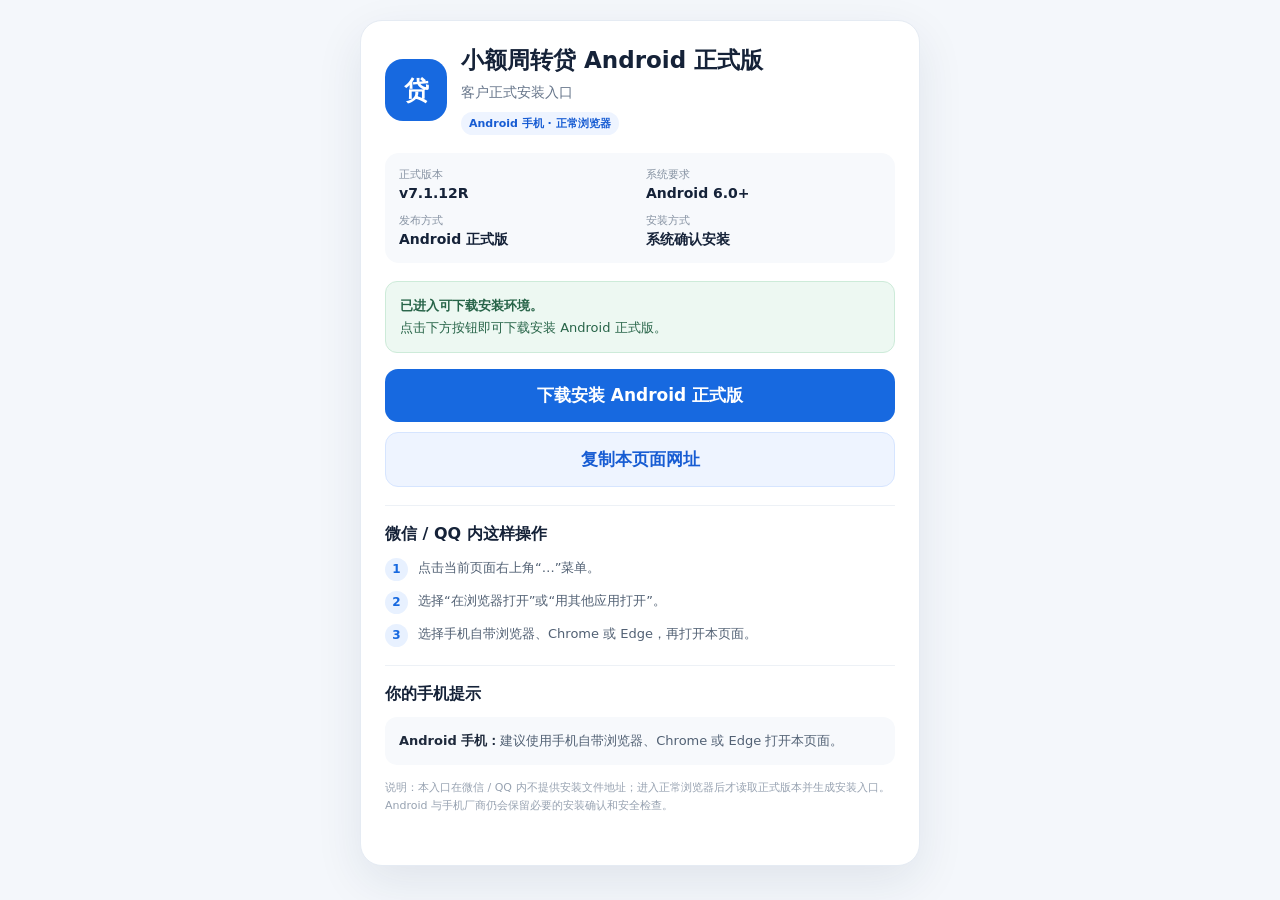
==== app/index.html @ d98ffbf3 "Add clean WeChat-safe Android app entry page" ====
<!doctype html>
<html lang="zh-CN">
<head>
<meta charset="utf-8">
<meta name="viewport" content="width=device-width,initial-scale=1,viewport-fit=cover">
<meta name="robots" content="noindex,nofollow">
<title>小额周转贷 Android 正式版</title>
<style>
*{box-sizing:border-box}body{margin:0;background:#f4f7fb;color:#152238;font-family:system-ui,-apple-system,"Segoe UI","Microsoft YaHei",sans-serif}.wrap{min-height:100vh;padding:20px 16px 34px;display:flex;justify-content:center}.card{width:min(560px,100%);background:#fff;border:1px solid #e5ebf3;border-radius:22px;padding:24px;box-shadow:0 16px 48px rgba(23,48,80,.09)}.head{display:flex;gap:14px;align-items:center}.logo{width:62px;height:62px;border-radius:18px;background:#1769e0;color:#fff;display:grid;place-items:center;font-size:25px;font-weight:900;flex:0 0 auto}h1{font-size:23px;margin:0 0 5px}.sub{color:#66758a;font-size:14px;line-height:1.65}.tag{display:inline-block;padding:4px 8px;border-radius:999px;background:#eef4ff;color:#175cd3;font-size:11px;font-weight:800;margin-top:8px}.meta{margin:18px 0;padding:14px;border-radius:14px;background:#f7f9fc;display:grid;grid-template-columns:1fr 1fr;gap:12px}.meta span{display:block;font-size:11px;color:#8692a2}.meta b{display:block;margin-top:3px;font-size:14px}.status{margin:12px 0 16px;padding:13px 14px;border-radius:12px;background:#edf8f2;border:1px solid #cdebd9;color:#276448;font-size:13px;line-height:1.7}.status.warn{background:#fff8e8;border-color:#f4d79b;color:#81530a}.btn{display:block;width:100%;border:0;border-radius:13px;background:#1769e0;color:#fff;text-align:center;text-decoration:none;padding:15px 18px;font-size:17px;font-weight:900;cursor:pointer}.btn.secondary{margin-top:10px;background:#eef4ff;color:#175cd3;border:1px solid #d6e5ff}.section{margin-top:18px;padding-top:18px;border-top:1px solid #edf1f6}.section h2{font-size:16px;margin:0 0 12px}.steps{display:grid;gap:9px}.step{display:flex;gap:10px;align-items:flex-start;font-size:13px;color:#526174;line-height:1.65}.num{width:23px;height:23px;border-radius:999px;background:#e8f1ff;color:#1769e0;font-size:12px;font-weight:900;display:grid;place-items:center;flex:0 0 auto;margin-top:1px}.brand{margin-top:12px;padding:13px 14px;border-radius:12px;background:#f7f9fc;color:#526174;font-size:13px;line-height:1.7}.brand b{color:#1e293b}.small{font-size:11px;color:#97a2b1;margin-top:14px;line-height:1.6}.hidden{display:none!important}
</style>
</head>
<body>
<div class="wrap"><main class="card">
  <div class="head"><div class="logo">贷</div><div><h1>小额周转贷 Android 正式版</h1><div class="sub">客户正式安装入口</div><div id="tag" class="tag">正在识别打开环境…</div></div></div>
  <div class="meta"><div><span>正式版本</span><b id="version">v7.1.12R</b></div><div><span>系统要求</span><b>Android 6.0+</b></div><div><span>发布方式</span><b>Android 正式版</b></div><div><span>安装方式</span><b>系统确认安装</b></div></div>

  <div id="wxStatus" class="status warn hidden"><b>当前在微信 / QQ 内打开。</b><br>请点击右上角“…”菜单，选择“在浏览器打开”或“用其他应用打开”，再回到本页面继续。</div>
  <div id="browserStatus" class="status hidden">已进入正常浏览器环境。正式版本信息读取完成后即可下载安装。</div>

  <a id="installBtn" class="btn hidden" href="#">下载安装 Android 正式版</a>
  <button id="copyBtn" class="btn secondary" type="button">复制本页面网址</button>

  <section class="section">
    <h2>微信 / QQ 内这样操作</h2>
    <div class="steps"><div class="step"><div class="num">1</div><div>点击当前页面右上角“…”菜单。</div></div><div class="step"><div class="num">2</div><div>选择“在浏览器打开”或“用其他应用打开”。</div></div><div class="step"><div class="num">3</div><div>选择手机自带浏览器、Chrome 或 Edge，再打开本页面。</div></div></div>
  </section>

  <section class="section"><h2>你的手机提示</h2><div id="brand" class="brand">正在识别手机品牌…</div></section>
  <div class="small">说明：本入口在微信 / QQ 内不提供安装文件地址；进入正常浏览器后才读取正式版本并生成安装入口。Android 与手机厂商仍会保留必要的安装确认和安全检查。</div>
</main></div>
<script>
(function(){
  var ua=navigator.userAgent||'';
  var embedded=/MicroMessenger|QQ\//i.test(ua);
  var tag=document.getElementById('tag');
  var pageUrl=location.origin+location.pathname;
  function info(){
    if(/HUAWEI|HarmonyOS/i.test(ua))return ['华为手机','建议选择华为浏览器打开本页面；安装时按系统提示确认来源权限。'];
    if(/HONOR/i.test(ua))return ['荣耀手机','建议选择荣耀/系统浏览器打开本页面；安装时按系统提示确认来源权限。'];
    if(/Xiaomi|Redmi|MI\s|MIX/i.test(ua))return ['小米 / Redmi','建议选择小米浏览器打开本页面，下载后等待系统安全检查完成再继续安装。'];
    if(/OPPO|OnePlus/i.test(ua))return ['OPPO / 一加','建议选择系统浏览器打开本页面，下载后按系统安装检查提示继续。'];
    if(/vivo|iQOO/i.test(ua))return ['vivo / iQOO','建议选择系统浏览器打开本页面，下载后按系统安装检查提示继续。'];
    return ['Android 手机','建议使用手机自带浏览器、Chrome 或 Edge 打开本页面。'];
  }
  var bi=info();document.getElementById('brand').innerHTML='<b>'+bi[0]+'：</b>'+bi[1];
  tag.textContent=bi[0]+(embedded?' · 微信/QQ内':' · 正常浏览器');
  function copyPage(){
    var b=document.getElementById('copyBtn');
    function ok(){var old=b.textContent;b.textContent='已复制本页面网址';setTimeout(function(){b.textContent=old},1800)}
    if(navigator.clipboard&&navigator.clipboard.writeText){navigator.clipboard.writeText(pageUrl).then(ok).catch(function(){prompt('请复制下面网址',pageUrl)})}else{prompt('请复制下面网址',pageUrl)}
  }
  document.getElementById('copyBtn').onclick=copyPage;
  if(embedded){document.getElementById('wxStatus').classList.remove('hidden');return;}
  document.getElementById('browserStatus').classList.remove('hidden');
  fetch('../download/release.json?ts='+Date.now(),{cache:'no-store'}).then(function(r){if(!r.ok)throw new Error('release');return r.json()}).then(function(m){
    if(!m||!m.apk||!/^[A-Za-z0-9._-]+$/.test(m.apk))throw new Error('meta');
    if(m.version)document.getElementById('version').textContent='v'+String(m.version).replace(/^v/i,'');
    var btn=document.getElementById('installBtn');
    btn.href=new URL('../download/'+m.apk,location.href).href+'?v='+encodeURIComponent(m.version||'current');
    btn.classList.remove('hidden');
    document.getElementById('browserStatus').innerHTML='<b>已进入可下载安装环境。</b><br>点击下方按钮即可下载安装 Android 正式版。';
  }).catch(function(){document.getElementById('browserStatus').textContent='正式版本信息暂时读取失败，请稍后刷新本页面。';});
})();
</script>
</body>
</html>
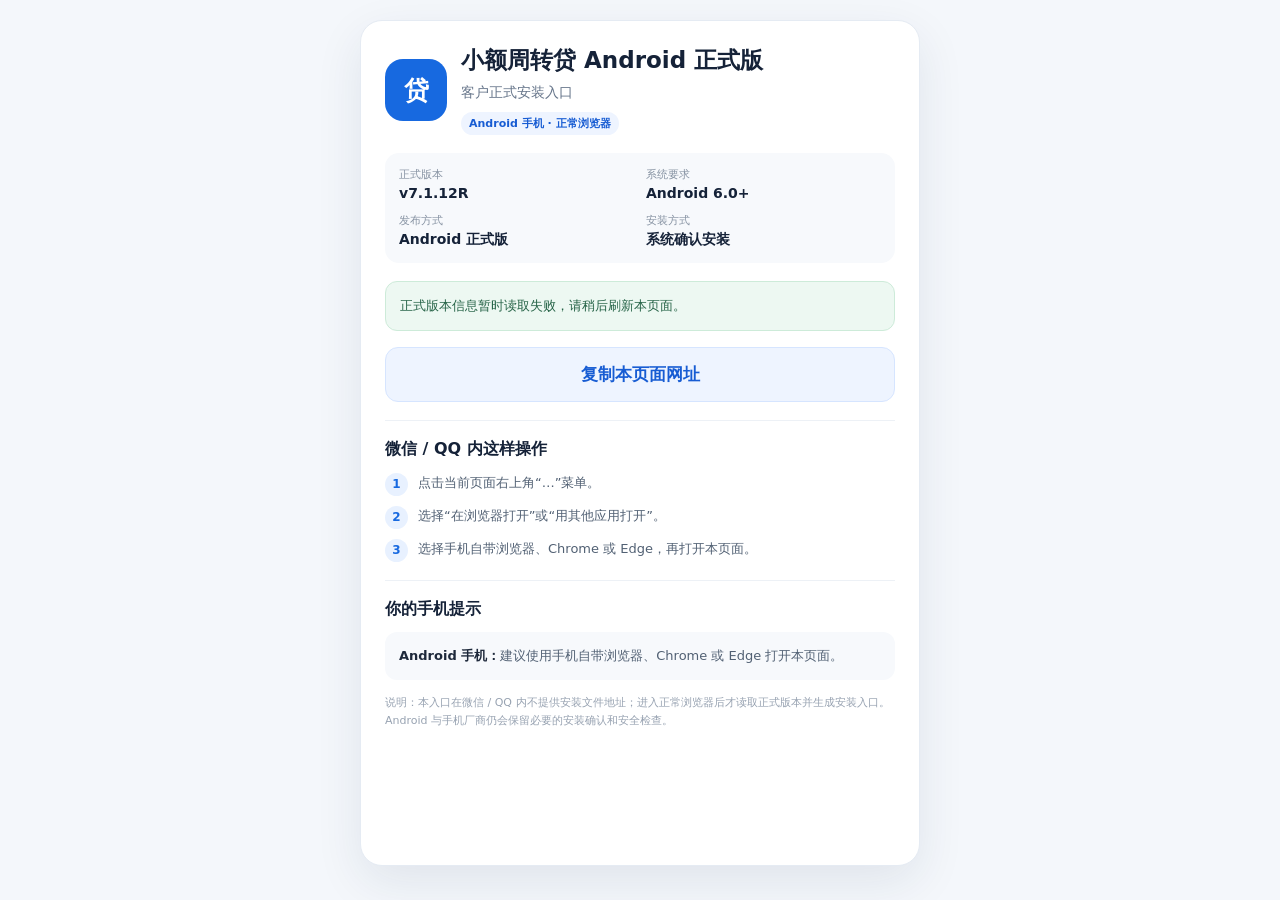
==== commit af9bf802: "Allow branded Chinese APK filename on legacy download page" ====
--- a/app/index.html
+++ b/app/index.html
@@ -53,10 +53,11 @@
   if(embedded){document.getElementById('wxStatus').classList.remove('hidden');return;}
   document.getElementById('browserStatus').classList.remove('hidden');
   fetch('../download/release.json?ts='+Date.now(),{cache:'no-store'}).then(function(r){if(!r.ok)throw new Error('release');return r.json()}).then(function(m){
-    if(!m||!m.apk||!/^[A-Za-z0-9._-]+$/.test(m.apk))throw new Error('meta');
+    if(!m||!m.apk||!/^[^\\/?#]+\\.apk$/i.test(String(m.apk)))throw new Error('meta');
     if(m.version)document.getElementById('version').textContent='v'+String(m.version).replace(/^v/i,'');
     var btn=document.getElementById('installBtn');
-    btn.href=new URL('../download/'+m.apk,location.href).href+'?v='+encodeURIComponent(m.version||'current');
+    btn.href=new URL('../download/'+encodeURIComponent(String(m.apk)),location.href).href+'?v='+encodeURIComponent(m.version||'current');
+    btn.setAttribute('download',String(m.apk));
     btn.classList.remove('hidden');
     document.getElementById('browserStatus').innerHTML='<b>已进入可下载安装环境。</b><br>点击下方按钮即可下载安装 Android 正式版。';
   }).catch(function(){document.getElementById('browserStatus').textContent='正式版本信息暂时读取失败，请稍后刷新本页面。';});
